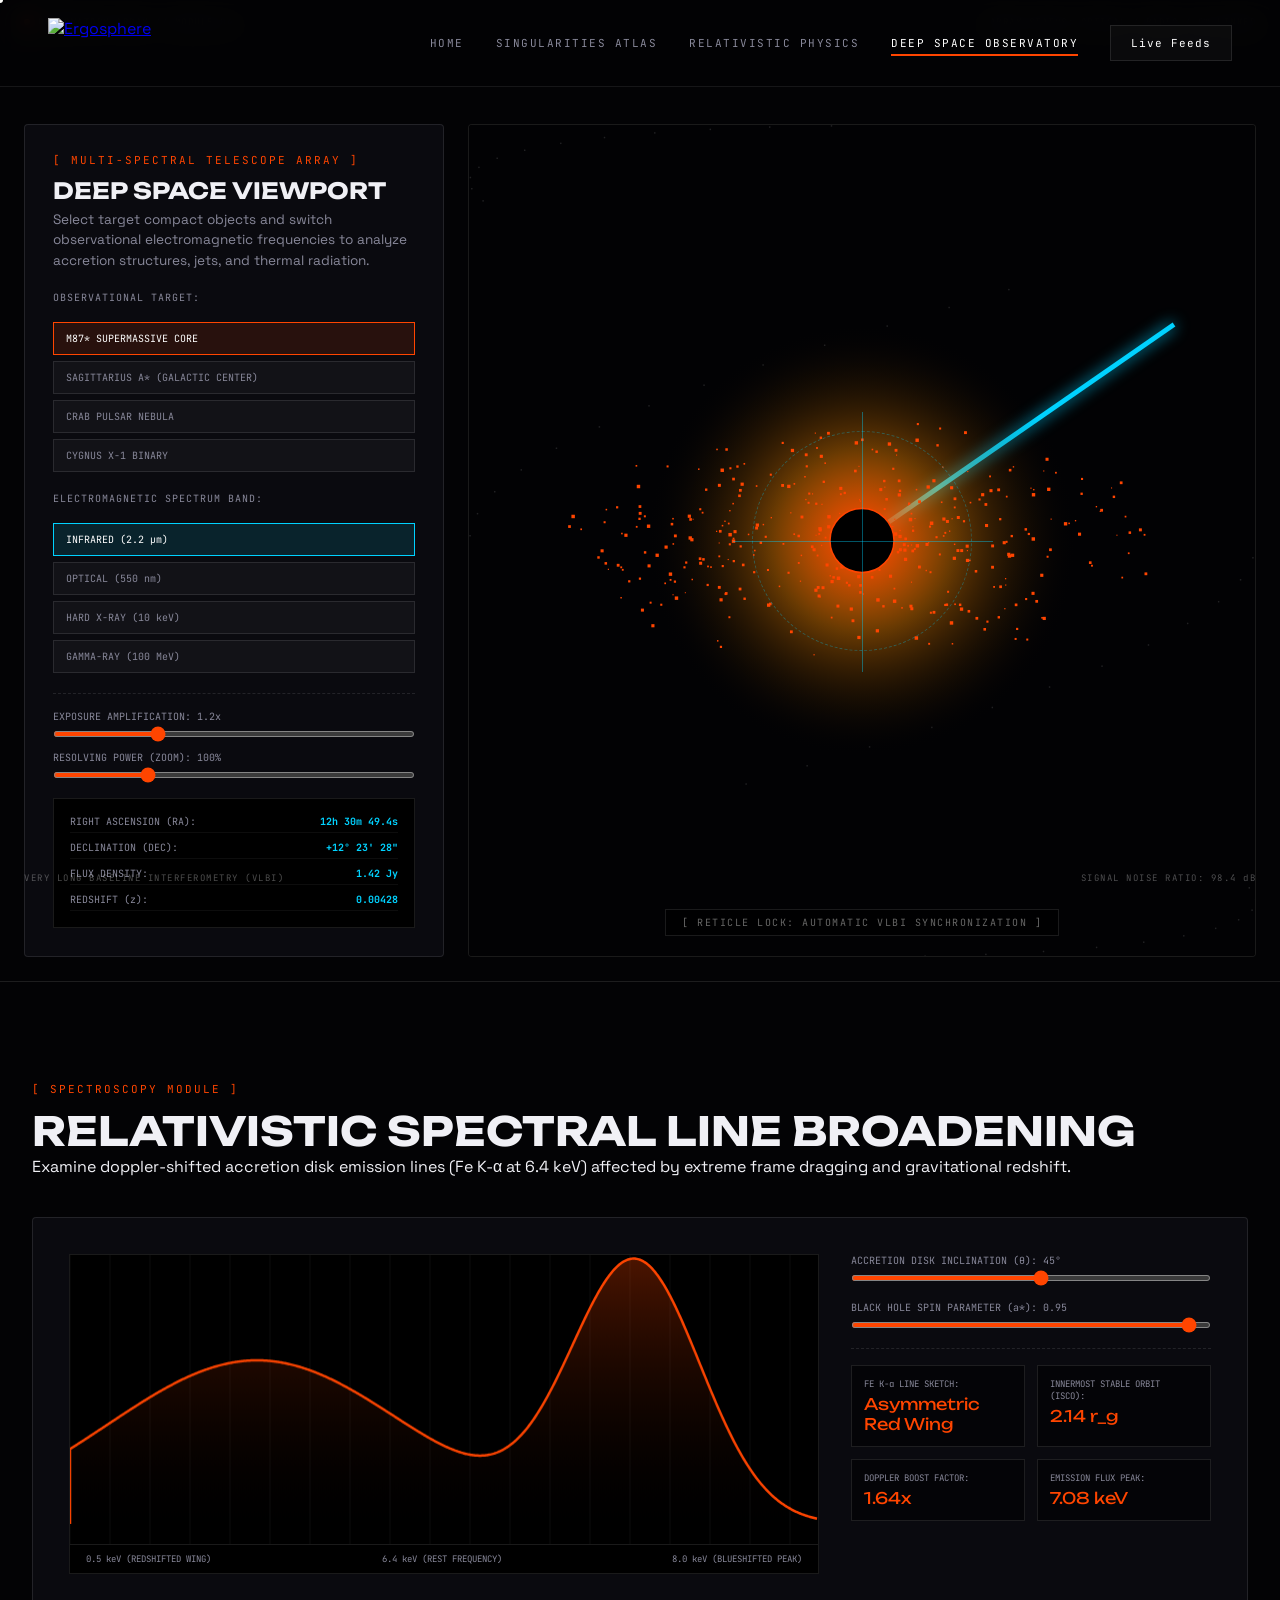
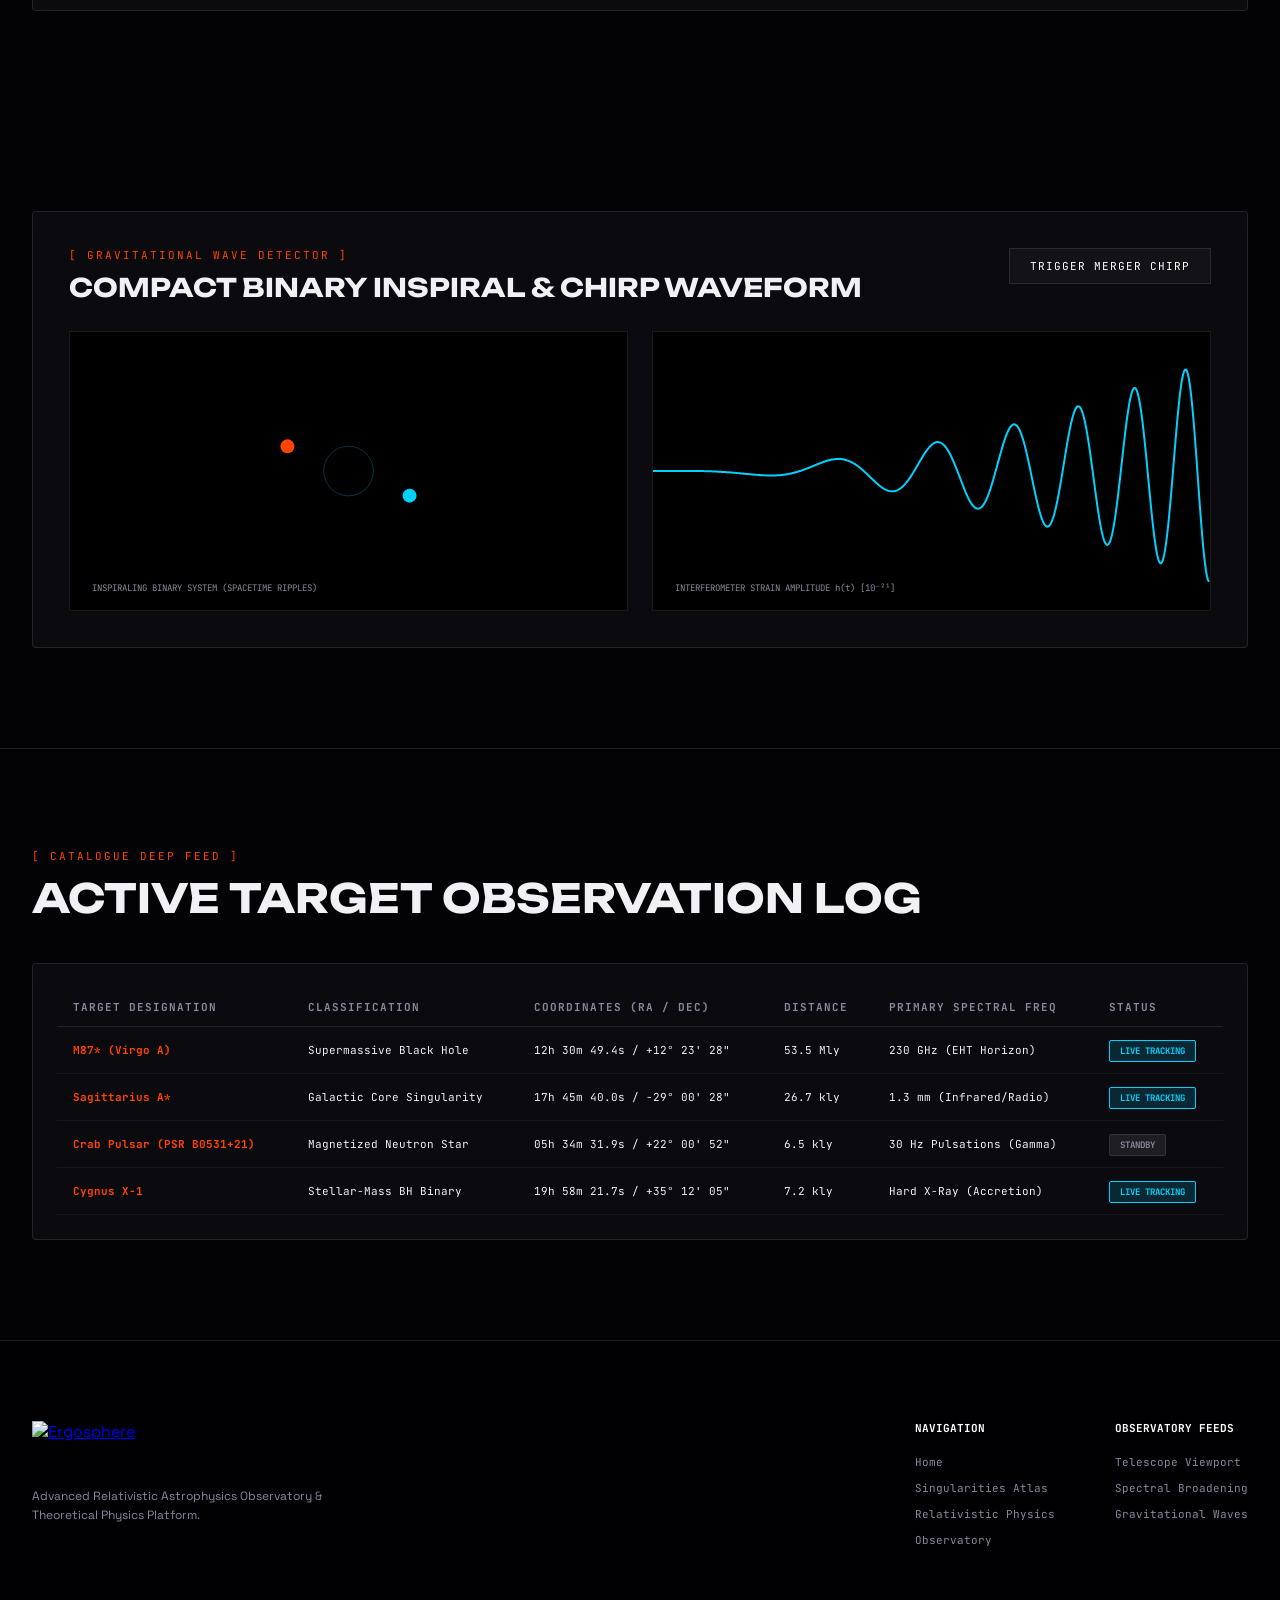
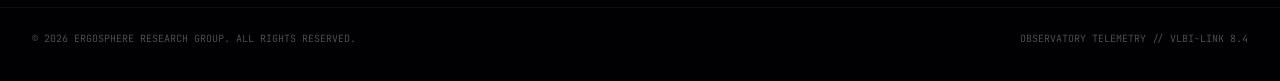
==== observatory.html @ 7d97d613 "Initial commit" ====
<!DOCTYPE html>
<html lang="en">
<head>
  <meta charset="UTF-8" />
  <meta name="viewport" content="width=device-width, initial-scale=1.0" />
  <title>DEEP SPACE OBSERVATORY — ERGOSPHERE</title>

  <!-- Fonts -->
  <link rel="preconnect" href="https://fonts.googleapis.com">
  <link rel="preconnect" href="https://fonts.gstatic.com" crossorigin>
  <link href="https://fonts.googleapis.com/css2?family=JetBrains+Mono:ital,wght@0,300;0,500;0,700;1,400&family=Space+Grotesk:wght@300;500;700&family=Unbounded:wght@400;700;900&display=swap" rel="stylesheet">

  <link rel="stylesheet" href="style.css" />
  <link rel="stylesheet" href="observatory.css" />
</head>
<body>

  <!-- Custom HUD Cursor -->
  <div class="custom-cursor"></div>
  <div class="custom-cursor-follower"></div>

  <!-- Technical HUD Frame -->
  <div class="hud-frame">
    <div class="hud-corner top-left"><span class="hud-pulse"></span> OBSERVATORY ARRAY // MODULE-04</div>
    <div class="hud-corner top-right">ARRAY STATUS: OPTICAL / RADIO / GW LINKED</div>
    <div class="hud-corner bottom-left">VERY LONG BASELINE INTERFEROMETRY (VLBI)</div>
    <div class="hud-corner bottom-right">SIGNAL NOISE RATIO: 98.4 dB</div>
  </div>

  <!-- Site Header -->
  <header class="site-header">
    <a href="index.html" class="logo-container hover-target">
      <img src="/Users/martinasacchetto/Desktop/ergosphere/LOGO/LOGO.png" alt="Ergosphere" class="logo-img">
    </a>

    <nav class="main-nav">
      <a href="index.html" class="nav-link hover-target">Home</a>
      <a href="singularities.html" class="nav-link hover-target">Singularities Atlas</a>
      <a href="physics.html" class="nav-link hover-target">Relativistic Physics</a>
      <a href="observatory.html" class="nav-link active hover-target">Deep Space Observatory</a>
      <a href="observatory.html" class="btn-hud hover-target">Live Feeds</a>
    </nav>
  </header>

  <main>

    <!-- HERO SECTION: Interactive Multi-Spectral Telescope Viewport -->
    <section class="obs-hero">
      <div class="obs-hero-container">
        
        <!-- Controls Side Panel -->
        <div class="obs-controls glass-panel">
          <div class="control-header">
            <span class="section-tag">[ MULTI-SPECTRAL TELESCOPE ARRAY ]</span>
            <h2>DEEP SPACE VIEWPORT</h2>
            <p>Select target compact objects and switch observational electromagnetic frequencies to analyze accretion structures, jets, and thermal radiation.</p>
          </div>

          <!-- Target Selection -->
          <div class="control-group">
            <span class="ctrl-label">OBSERVATIONAL TARGET:</span>
            <div class="target-selector-buttons">
              <button class="target-btn active hover-target" data-target="m87">M87* SUPERMASSIVE CORE</button>
              <button class="target-btn hover-target" data-target="sgra">SAGITTARIUS A* (GALACTIC CENTER)</button>
              <button class="target-btn hover-target" data-target="crab">CRAB PULSAR NEBULA</button>
              <button class="target-btn hover-target" data-target="cygnus">CYGNUS X-1 BINARY</button>
            </div>
          </div>

          <!-- Wavelength Spectrum Band Selector -->
          <div class="control-group">
            <span class="ctrl-label">ELECTROMAGNETIC SPECTRUM BAND:</span>
            <div class="spectrum-buttons">
              <button class="spec-btn active hover-target" data-band="infrared">INFRARED (2.2 &mu;m)</button>
              <button class="spec-btn hover-target" data-band="optical">OPTICAL (550 nm)</button>
              <button class="spec-btn hover-target" data-band="xray">HARD X-RAY (10 keV)</button>
              <button class="spec-btn hover-target" data-band="gamma">GAMMA-RAY (100 MeV)</button>
            </div>
          </div>

          <!-- Exposure & Zoom Sliders -->
          <div class="sliders-stack">
            <div class="ctrl-group">
              <label>EXPOSURE AMPLIFICATION: <span id="exp-val">1.2x</span></label>
              <input type="range" id="exp-slider" min="0.5" max="3.0" step="0.1" value="1.2" class="hover-target">
            </div>

            <div class="ctrl-group">
              <label>RESOLVING POWER (ZOOM): <span id="zoom-val">100%</span></label>
              <input type="range" id="zoom-slider" min="50" max="250" step="5" value="100" class="hover-target">
            </div>
          </div>

          <!-- Live Telemetry Readout -->
          <div class="obs-telemetry">
            <div class="t-row"><span class="lbl">RIGHT ASCENSION (RA):</span><span class="val" id="tele-ra">12h 30m 49.4s</span></div>
            <div class="t-row"><span class="lbl">DECLINATION (DEC):</span><span class="val" id="tele-dec">+12&deg; 23' 28"</span></div>
            <div class="t-row"><span class="lbl">FLUX DENSITY:</span><span class="val" id="tele-flux">1.42 Jy</span></div>
            <div class="t-row"><span class="lbl">REDSHIFT (z):</span><span class="val" id="tele-z">0.00428</span></div>
          </div>

        </div>

        <!-- Main Telescope Canvas Viewport -->
        <div class="obs-canvas-viewport">
          <canvas id="telescope-canvas"></canvas>
          <div class="viewport-hud-overlay">
            <div class="reticle"></div>
            <span class="hud-coords">[ RETICLE LOCK: AUTOMATIC VLBI SYNCHRONIZATION ]</span>
          </div>
        </div>

      </div>
    </section>

    <!-- SECTION 2: SPECTRAL LINE & RELATIVISTIC BROADENING ANALYZER -->
    <section class="spectrum-analyzer-section">
      <div class="container">
        <div class="section-header">
          <span class="section-tag">[ SPECTROSCOPY MODULE ]</span>
          <h2>RELATIVISTIC SPECTRAL LINE BROADENING</h2>
          <p>Examine doppler-shifted accretion disk emission lines (Fe K-&alpha; at 6.4 keV) affected by extreme frame dragging and gravitational redshift.</p>
        </div>

        <div class="analyzer-card glass-panel">
          <div class="analyzer-grid">
            
            <!-- Spectral Line Graph Canvas -->
            <div class="spectrum-graph-box">
              <canvas id="spectrum-canvas"></canvas>
              <div class="spectrum-labels">
                <span>0.5 keV (REDSHIFTED WING)</span>
                <span>6.4 keV (REST FREQUENCY)</span>
                <span>8.0 keV (BLUESHIFTED PEAK)</span>
              </div>
            </div>

            <!-- Controls & Parameters -->
            <div class="spectrum-controls">
              <div class="ctrl-group">
                <label>ACCRETION DISK INCLINATION (&theta;): <span id="inc-val">45&deg;</span></label>
                <input type="range" id="inc-slider" min="0" max="85" step="1" value="45" class="hover-target">
              </div>

              <div class="ctrl-group">
                <label>BLACK HOLE SPIN PARAMETER (a*): <span id="spin-val">0.95</span></label>
                <input type="range" id="spin-slider" min="0.0" max="0.99" step="0.01" value="0.95" class="hover-target">
              </div>

              <!-- Metrics -->
              <div class="spec-metrics-grid">
                <div class="s-metric">
                  <span class="s-lbl">FE K-&alpha; LINE SKETCH:</span>
                  <span class="s-val" id="spec-skew">Asymmetric Red Wing</span>
                </div>
                <div class="s-metric">
                  <span class="s-lbl">INNERMOST STABLE ORBIT (ISCO):</span>
                  <span class="s-val" id="spec-isco">1.94 r_g</span>
                </div>
                <div class="s-metric">
                  <span class="s-lbl">DOPPLER BOOST FACTOR:</span>
                  <span class="s-val" id="spec-doppler">1.84x</span>
                </div>
                <div class="s-metric">
                  <span class="s-lbl">EMISSION FLUX PEAK:</span>
                  <span class="s-val" id="spec-peak">7.12 keV</span>
                </div>
              </div>
            </div>

          </div>
        </div>

      </div>
    </section>

    <!-- SECTION 3: GRAVITATIONAL WAVE INTERFEROMETER (LIGO / LISA) -->
    <section class="gw-section">
      <div class="container">
        <div class="gw-card glass-panel">
          
          <div class="gw-header">
            <div>
              <span class="section-tag">[ GRAVITATIONAL WAVE DETECTOR ]</span>
              <h2>COMPACT BINARY INSPIRAL & CHIRP WAVEFORM</h2>
            </div>
            <button class="btn-hud hover-target" id="trigger-chirp-btn">TRIGGER MERGER CHIRP</button>
          </div>

          <div class="gw-layout">
            <!-- Orbital Inspiral Simulation Canvas -->
            <div class="gw-canvas-box">
              <canvas id="gw-orbit-canvas"></canvas>
              <span class="canvas-tag">INSPIRALING BINARY SYSTEM (SPACETIME RIPPLES)</span>
            </div>

            <!-- Strain Waveform h(t) Graph Canvas -->
            <div class="gw-canvas-box">
              <canvas id="gw-signal-canvas"></canvas>
              <span class="canvas-tag">INTERFEROMETER STRAIN AMPLITUDE h(t) [10⁻²¹]</span>
            </div>
          </div>

        </div>
      </div>
    </section>

    <!-- SECTION 4: OBSERVATION LOG CATALOG TABLE -->
    <section class="log-section">
      <div class="container">
        <div class="section-header">
          <span class="section-tag">[ CATALOGUE DEEP FEED ]</span>
          <h2>ACTIVE TARGET OBSERVATION LOG</h2>
        </div>

        <div class="table-wrapper glass-panel">
          <table class="obs-table">
            <thead>
              <tr>
                <th>TARGET DESIGNATION</th>
                <th>CLASSIFICATION</th>
                <th>COORDINATES (RA / DEC)</th>
                <th>DISTANCE</th>
                <th>PRIMARY SPECTRAL FREQ</th>
                <th>STATUS</th>
              </tr>
            </thead>
            <tbody>
              <tr>
                <td><strong class="highlight">M87* (Virgo A)</strong></td>
                <td>Supermassive Black Hole</td>
                <td>12h 30m 49.4s / +12° 23' 28"</td>
                <td>53.5 Mly</td>
                <td>230 GHz (EHT Horizon)</td>
                <td><span class="status-badge live">LIVE TRACKING</span></td>
              </tr>
              <tr>
                <td><strong class="highlight">Sagittarius A*</strong></td>
                <td>Galactic Core Singularity</td>
                <td>17h 45m 40.0s / -29° 00' 28"</td>
                <td>26.7 kly</td>
                <td>1.3 mm (Infrared/Radio)</td>
                <td><span class="status-badge live">LIVE TRACKING</span></td>
              </tr>
              <tr>
                <td><strong class="highlight">Crab Pulsar (PSR B0531+21)</strong></td>
                <td>Magnetized Neutron Star</td>
                <td>05h 34m 31.9s / +22° 00' 52"</td>
                <td>6.5 kly</td>
                <td>30 Hz Pulsations (Gamma)</td>
                <td><span class="status-badge standby">STANDBY</span></td>
              </tr>
              <tr>
                <td><strong class="highlight">Cygnus X-1</strong></td>
                <td>Stellar-Mass BH Binary</td>
                <td>19h 58m 21.7s / +35° 12' 05"</td>
                <td>7.2 kly</td>
                <td>Hard X-Ray (Accretion)</td>
                <td><span class="status-badge live">LIVE TRACKING</span></td>
              </tr>
            </tbody>
          </table>
        </div>

      </div>
    </section>

  </main>

  <!-- Site Footer -->
  <footer class="site-footer">
    <div class="container footer-content">
      <div class="footer-brand">
        <!-- LOGO REQUISITO ESATTO -->
        <a href="index.html" class="logo-container hover-target">
          <img src="/Users/martinasacchetto/Desktop/ergosphere/LOGO/LOGO.png" alt="Ergosphere" class="logo-img">
        </a>
        <p>Advanced Relativistic Astrophysics Observatory & Theoretical Physics Platform.</p>
      </div>

      <div class="footer-links">
        <div class="link-col">
          <h4>NAVIGATION</h4>
          <a href="index.html">Home</a>
          <a href="singularities.html">Singularities Atlas</a>
          <a href="physics.html">Relativistic Physics</a>
          <a href="observatory.html">Observatory</a>
        </div>
        <div class="link-col">
          <h4>OBSERVATORY FEEDS</h4>
          <a href="observatory.html">Telescope Viewport</a>
          <a href="observatory.html">Spectral Broadening</a>
          <a href="observatory.html">Gravitational Waves</a>
        </div>
      </div>
    </div>

    <div class="container footer-bottom">
      <p>© 2026 ERGOSPHERE RESEARCH GROUP. ALL RIGHTS RESERVED.</p>
      <p>OBSERVATORY TELEMETRY // VLBI-LINK 8.4</p>
    </div>
  </footer>

  <script src="app.js"></script>
  <script src="observatory.js"></script>
</body>
</html>
---- style.css ----
/* ==========================================================================
   CORE SYSTEM & SCI-FI DARK STYLING
   ========================================================================== */
:root {
  --bg: #030305;
  --panel-bg: rgba(18, 18, 26, 0.5);
  --panel-border: rgba(255, 255, 255, 0.1);
  --panel-border-glow: rgba(255, 69, 0, 0.4);
  --text-main: #f0f0f5;
  --text-muted: #88889a;
  --accent-orange: #ff4500;
  --accent-amber: #ff8c00;
  --accent-cyan: #00d2ff;
  --font-heading: 'Unbounded', sans-serif;
  --font-sub: 'Space Grotesk', sans-serif;
  --font-mono: 'JetBrains Mono', monospace;
}

* {
  box-sizing: border-box;
  margin: 0;
  padding: 0;
}

html {
  background-color: var(--bg);
  color: var(--text-main);
  font-family: var(--font-sub);
  overflow-x: hidden;
}

body {
  cursor: none;
}

/* Regola CSS esatta richiesta per il Logo */
.logo-img {
  display: block;
  height: 50px;
  width: auto;
  max-width: 300px;
}

/* Glassmorphism Panel */
.glass-panel {
  background: var(--panel-bg);
  border: 1px solid var(--panel-border);
  backdrop-filter: blur(16px);
  -webkit-backdrop-filter: blur(16px);
  border-radius: 4px;
}

/* Custom HUD Cursor */
.custom-cursor {
  position: fixed;
  top: 0;
  left: 0;
  width: 6px;
  height: 6px;
  background: #fff;
  border-radius: 50%;
  pointer-events: none;
  z-index: 99999;
  transform: translate(-50%, -50%);
  mix-blend-mode: difference;
}

.custom-cursor-follower {
  position: fixed;
  top: 0;
  left: 0;
  width: 36px;
  height: 36px;
  border: 1px solid rgba(255, 255, 255, 0.3);
  border-radius: 50%;
  pointer-events: none;
  z-index: 99998;
  transform: translate(-50%, -50%);
  transition: width 0.25s ease, height 0.25s ease, background 0.25s ease, border-color 0.25s ease;
  mix-blend-mode: difference;
}

.custom-cursor-follower.hovered {
  width: 60px;
  height: 60px;
  background: rgba(255, 255, 255, 0.1);
  border-color: var(--accent-orange);
}

/* Technical HUD Frame Overlay */
.hud-frame {
  position: fixed;
  inset: 0;
  pointer-events: none;
  z-index: 900;
}

.hud-corner {
  position: absolute;
  font-family: var(--font-mono);
  font-size: 9px;
  color: rgba(255, 255, 255, 0.3);
  letter-spacing: 1.5px;
  display: flex;
  align-items: center;
  gap: 8px;
}

.top-left { top: 16px; left: 24px; }
.top-right { top: 16px; right: 24px; }
.bottom-left { bottom: 16px; left: 24px; }
.bottom-right { bottom: 16px; right: 24px; }

.hud-pulse {
  width: 6px;
  height: 6px;
  background: var(--accent-orange);
  border-radius: 50%;
  box-shadow: 0 0 8px var(--accent-orange);
  animation: pulseDot 2s infinite;
}

@keyframes pulseDot {
  0%, 100% { opacity: 0.3; }
  50% { opacity: 1; }
}

/* Header & Direct Navigation Links */
.site-header {
  position: fixed;
  top: 0;
  width: 100%;
  padding: 18px 48px;
  display: flex;
  justify-content: space-between;
  align-items: center;
  z-index: 1000;
  background: rgba(3, 3, 5, 0.75);
  backdrop-filter: blur(12px);
  border-bottom: 1px solid rgba(255, 255, 255, 0.08);
}

.main-nav {
  display: flex;
  align-items: center;
  gap: 32px;
}

.nav-link {
  color: var(--text-muted);
  text-decoration: none;
  font-family: var(--font-mono);
  font-size: 11px;
  text-transform: uppercase;
  letter-spacing: 1.5px;
  transition: color 0.3s ease;
  position: relative;
}

.nav-link.active, .nav-link:hover {
  color: #fff;
}

.nav-link.active::after {
  content: '';
  position: absolute;
  bottom: -6px;
  left: 0;
  width: 100%;
  height: 2px;
  background: var(--accent-orange);
}

.btn-hud {
  padding: 10px 20px;
  border: 1px solid var(--panel-border);
  background: rgba(255, 255, 255, 0.03);
  color: #fff;
  text-decoration: none;
  font-family: var(--font-mono);
  font-size: 11px;
  letter-spacing: 1px;
  transition: all 0.3s ease;
}

.btn-hud:hover {
  border-color: var(--accent-orange);
  background: rgba(255, 69, 0, 0.1);
}

/* Container Utilities */
.container {
  max-width: 1280px;
  margin: 0 auto;
  padding: 0 32px;
}

.section-tag {
  font-family: var(--font-mono);
  font-size: 11px;
  color: var(--accent-orange);
  letter-spacing: 2px;
  display: block;
  margin-bottom: 10px;
}

.section-header {
  margin-bottom: 40px;
}

.section-header h2 {
  font-family: var(--font-heading);
  font-size: clamp(1.8rem, 3.5vw, 2.5rem);
}

/* HERO SECTION - Gravitational Well Canvas (Ref Img 1) */
.hero-section {
  position: relative;
  min-height: 100vh;
  display: flex;
  align-items: center;
  justify-content: center;
  overflow: hidden;
  padding-top: 80px;
}

.hero-grid-container {
  position: absolute;
  inset: 0;
  width: 100%;
  height: 100%;
  z-index: 1;
}

#spacetime-grid-canvas {
  width: 100%;
  height: 100%;
}

.hero-content {
  position: relative;
  z-index: 10;
  text-align: center;
  max-width: 850px;
  padding: 0 20px;
  pointer-events: none;
}

.hero-content a, .hero-content button {
  pointer-events: auto;
}

.hero-badge {
  display: inline-flex;
  align-items: center;
  gap: 10px;
  background: rgba(0, 0, 0, 0.6);
  border: 1px solid var(--panel-border);
  padding: 6px 16px;
  border-radius: 20px;
  font-family: var(--font-mono);
  font-size: 10px;
  letter-spacing: 2px;
  color: var(--accent-orange);
  margin-bottom: 28px;
}

.badge-dot {
  width: 6px;
  height: 6px;
  background: var(--accent-orange);
  border-radius: 50%;
}

.hero-title {
  font-family: var(--font-heading);
  font-size: clamp(2.8rem, 6.5vw, 5.8rem);
  font-weight: 900;
  line-height: 1.05;
  letter-spacing: -2px;
  margin-bottom: 24px;
}

.glow-text {
  background: linear-gradient(180deg, #ffffff 30%, #ff4500 100%);
  -webkit-background-clip: text;
  -webkit-text-fill-color: transparent;
  filter: drop-shadow(0 0 35px rgba(255, 69, 0, 0.5));
}

.hero-subtitle {
  font-size: 1.1rem;
  color: var(--text-muted);
  max-width: 620px;
  margin: 0 auto 36px auto;
  line-height: 1.7;
}

.hero-cta-group {
  display: flex;
  justify-content: center;
  gap: 20px;
}

.btn-primary {
  display: inline-flex;
  align-items: center;
  gap: 10px;
  padding: 16px 36px;
  background: #fff;
  color: #000;
  font-family: var(--font-mono);
  font-size: 11px;
  font-weight: 700;
  text-decoration: none;
  transition: all 0.3s ease;
}

.btn-primary:hover {
  background: var(--accent-orange);
  color: #fff;
  box-shadow: 0 0 30px rgba(255, 69, 0, 0.4);
}

.btn-secondary {
  display: inline-flex;
  align-items: center;
  padding: 16px 36px;
  background: transparent;
  color: #fff;
  border: 1px solid var(--panel-border);
  font-family: var(--font-mono);
  font-size: 11px;
  text-decoration: none;
  transition: all 0.3s ease;
}

.btn-secondary:hover {
  border-color: #fff;
  background: rgba(255, 255, 255, 0.05);
}

/* RADIO SECTION */
.radio-section {
  padding: 100px 0;
  position: relative;
  z-index: 10;
}

.radio-card {
  padding: 40px;
}

.radio-header {
  display: flex;
  justify-content: space-between;
  align-items: flex-start;
  margin-bottom: 32px;
}

.radio-title-block h2 {
  font-family: var(--font-heading);
  font-size: 1.8rem;
  margin-bottom: 8px;
}

.radio-title-block p {
  color: var(--text-muted);
  font-size: 0.95rem;
}

.radio-status-display {
  display: flex;
  align-items: center;
  gap: 10px;
  font-family: var(--font-mono);
  font-size: 11px;
  color: var(--text-muted);
  background: rgba(0, 0, 0, 0.4);
  padding: 8px 16px;
  border: 1px solid var(--panel-border);
}

.signal-indicator {
  width: 8px;
  height: 8px;
  border-radius: 50%;
  background: #555;
}

.signal-indicator.active {
  background: var(--accent-orange);
  box-shadow: 0 0 10px var(--accent-orange);
}

.radio-channels {
  margin-bottom: 28px;
}

.channel-label {
  font-family: var(--font-mono);
  font-size: 10px;
  color: var(--text-muted);
  display: block;
  margin-bottom: 12px;
}

.channel-buttons {
  display: flex;
  gap: 12px;
  flex-wrap: wrap;
}

.channel-btn {
  background: rgba(255, 255, 255, 0.03);
  border: 1px solid var(--panel-border);
  color: var(--text-muted);
  padding: 10px 18px;
  font-family: var(--font-mono);
  font-size: 11px;
  cursor: pointer;
  transition: all 0.3s ease;
}

.channel-btn.active, .channel-btn:hover {
  border-color: var(--accent-orange);
  color: #fff;
  background: rgba(255, 69, 0, 0.1);
}

.radio-controls-grid {
  display: grid;
  grid-template-columns: 1fr 1fr;
  gap: 32px;
  align-items: center;
}

.visualizer-box {
  height: 120px;
  background: #000;
  border: 1px solid var(--panel-border);
}

#radio-visualizer {
  width: 100%;
  height: 100%;
}

.tuner-box {
  display: flex;
  flex-direction: column;
  gap: 20px;
}

.tuner-info {
  display: flex;
  justify-content: space-between;
  font-family: var(--font-mono);
  font-size: 11px;
  color: var(--text-muted);
  margin-bottom: 10px;
}

.freq-value {
  color: var(--accent-orange);
  font-weight: 700;
}

input[type=range] {
  width: 100%;
  accent-color: var(--accent-orange);
  background: rgba(255, 255, 255, 0.1);
  height: 6px;
  border-radius: 3px;
  outline: none;
}

.btn-radio-toggle {
  width: 100%;
  padding: 14px;
  background: var(--accent-orange);
  color: #fff;
  border: none;
  font-family: var(--font-mono);
  font-size: 11px;
  font-weight: 700;
  cursor: pointer;
  transition: all 0.3s ease;
}

.btn-radio-toggle:hover {
  background: var(--accent-amber);
  box-shadow: 0 0 20px rgba(255, 140, 0, 0.4);
}

/* DASHBOARD SECTION (Ref Img 5) */
.dashboard-section {
  padding: 100px 0;
}

.dashboard-tabs {
  display: flex;
  gap: 12px;
  margin-bottom: -1px;
  position: relative;
  z-index: 2;
}

.dash-tab {
  padding: 14px 24px;
  background: rgba(18, 18, 26, 0.8);
  border: 1px solid var(--panel-border);
  border-bottom: none;
  color: var(--text-muted);
  font-family: var(--font-mono);
  font-size: 11px;
  cursor: pointer;
  transition: all 0.3s ease;
}

.dash-tab.active {
  color: #fff;
  background: var(--panel-bg);
  border-color: var(--accent-orange);
}

.dashboard-content {
  padding: 40px;
}

.tab-pane {
  display: none;
}

.tab-pane.active {
  display: block;
}

.dash-grid {
  display: grid;
  grid-template-columns: 1.2fr 1fr;
  gap: 48px;
  align-items: center;
}

.dash-info-col h3 {
  font-family: var(--font-heading);
  font-size: 1.4rem;
  margin-bottom: 16px;
}

.dash-info-col p {
  color: var(--text-muted);
  line-height: 1.7;
  font-size: 0.95rem;
  margin-bottom: 28px;
}

.stats-row {
  display: flex;
  gap: 24px;
  margin-bottom: 28px;
}

.stat-box {
  background: rgba(0, 0, 0, 0.4);
  border: 1px solid var(--panel-border);
  padding: 14px 20px;
}

.stat-num {
  display: block;
  font-family: var(--font-heading);
  font-size: 1.2rem;
  color: var(--accent-orange);
  margin-bottom: 4px;
}

.stat-lbl {
  font-family: var(--font-mono);
  font-size: 9px;
  color: var(--text-muted);
  letter-spacing: 1px;
}

.dash-link {
  font-family: var(--font-mono);
  font-size: 11px;
  color: #fff;
  text-decoration: none;
  letter-spacing: 1px;
  transition: color 0.3s ease;
}

.dash-link:hover {
  color: var(--accent-orange);
}

.dash-metric-card {
  background: #000;
  border: 1px solid var(--panel-border);
  padding: 28px;
  display: flex;
  flex-direction: column;
  gap: 16px;
}

.metric-line {
  font-family: var(--font-mono);
  font-size: 11px;
  display: flex;
  justify-content: space-between;
  border-bottom: 1px dashed rgba(255, 255, 255, 0.1);
  padding-bottom: 10px;
  color: var(--text-muted);
}

.metric-line code {
  color: var(--accent-cyan);
}

/* MODULES SECTION */
.modules-section {
  padding: 100px 0;
  border-top: 1px solid var(--panel-border);
}

.modules-grid {
  display: grid;
  grid-template-columns: repeat(auto-fit, minmax(320px, 1fr));
  gap: 24px;
}

.module-card {
  padding: 36px;
  text-decoration: none;
  color: inherit;
  display: flex;
  flex-direction: column;
  justify-content: space-between;
  transition: all 0.35s ease;
}

.module-card:hover {
  border-color: var(--accent-orange);
  transform: translateY(-6px);
  box-shadow: 0 10px 30px rgba(0, 0, 0, 0.5);
}

.card-num {
  font-family: var(--font-mono);
  font-size: 12px;
  color: var(--accent-orange);
  margin-bottom: 24px;
}

.module-card h3 {
  font-family: var(--font-heading);
  font-size: 1.25rem;
  margin-bottom: 12px;
}

.module-card p {
  color: var(--text-muted);
  font-size: 0.9rem;
  line-height: 1.6;
  margin-bottom: 28px;
}

.card-btn {
  font-family: var(--font-mono);
  font-size: 11px;
  color: #fff;
  letter-spacing: 1px;
}

/* FOOTER */
.site-footer {
  border-top: 1px solid var(--panel-border);
  padding: 80px 0 36px 0;
  background: #010103;
}

.footer-content {
  display: flex;
  justify-content: space-between;
  margin-bottom: 60px;
}

.footer-brand p {
  color: var(--text-muted);
  font-size: 12px;
  max-width: 300px;
  line-height: 1.6;
  margin-top: 16px;
}

.footer-links {
  display: flex;
  gap: 60px;
}

.link-col {
  display: flex;
  flex-direction: column;
  gap: 12px;
  font-family: var(--font-mono);
}

.link-col h4 {
  color: #fff;
  font-size: 11px;
  margin-bottom: 8px;
}

.link-col a {
  color: var(--text-muted);
  text-decoration: none;
  font-size: 11px;
  transition: color 0.3s ease;
}

.link-col a:hover { color: #fff; }

.footer-bottom {
  border-top: 1px solid rgba(255, 255, 255, 0.05);
  padding-top: 24px;
  display: flex;
  justify-content: space-between;
  font-family: var(--font-mono);
  font-size: 10px;
  color: rgba(255, 255, 255, 0.3);
}

@media (max-width: 900px) {
  .radio-controls-grid, .dash-grid { grid-template-columns: 1fr; }
  .site-header { padding: 16px 24px; }
  .main-nav { display: none; }
  .footer-content { flex-direction: column; gap: 40px; }
}


/* ==========================================================================
   SINGULARITIES ATLAS — DEDICATED SCI-FI STYLES
   ========================================================================== */

/* Hero Slingshot Section */
.slingshot-hero {
  padding-top: 100px;
  min-height: 100vh;
  position: relative;
}

.slingshot-container {
  display: grid;
  grid-template-columns: 420px 1fr;
  gap: 24px;
  padding: 24px;
  max-width: 1600px;
  margin: 0 auto;
}

.slingshot-controls {
  padding: 28px;
  display: flex;
  flex-direction: column;
  gap: 20px;
  z-index: 10;
}

.control-header h2 {
  font-family: var(--font-heading);
  font-size: 1.4rem;
  margin-bottom: 6px;
}

.control-header p {
  color: var(--text-muted);
  font-size: 0.85rem;
  line-height: 1.5;
}

.ctrl-label {
  font-family: var(--font-mono);
  font-size: 10px;
  color: var(--text-muted);
  display: block;
  margin-bottom: 10px;
}

.preset-buttons {
  display: flex;
  flex-direction: column;
  gap: 8px;
}

.preset-btn {
  background: rgba(255, 255, 255, 0.03);
  border: 1px solid var(--panel-border);
  color: var(--text-muted);
  padding: 10px 14px;
  font-family: var(--font-mono);
  font-size: 10px;
  text-align: left;
  cursor: pointer;
  transition: all 0.25s ease;
}

.preset-btn.active, .preset-btn:hover {
  border-color: var(--accent-orange);
  color: #fff;
  background: rgba(255, 69, 0, 0.12);
}

.controls-grid {
  display: flex;
  flex-direction: column;
  gap: 16px;
  border-top: 1px dashed var(--panel-border);
  padding-top: 16px;
}

.ctrl-group {
  display: flex;
  flex-direction: column;
  gap: 8px;
}

.ctrl-group label {
  font-family: var(--font-mono);
  font-size: 10px;
  color: var(--text-muted);
}

.ctrl-group select {
  background: #000;
  border: 1px solid var(--panel-border);
  color: #fff;
  padding: 8px;
  font-family: var(--font-mono);
  font-size: 11px;
  outline: none;
}

.slingshot-telemetry {
  background: #000;
  border: 1px solid var(--panel-border);
  padding: 16px;
  display: flex;
  flex-direction: column;
  gap: 10px;
}

.telemetry-box {
  display: flex;
  justify-content: space-between;
  font-family: var(--font-mono);
  font-size: 10px;
  border-bottom: 1px solid rgba(255, 255, 255, 0.05);
  padding-bottom: 6px;
}

.telemetry-box .lbl { color: var(--text-muted); }
.telemetry-box .val { color: var(--accent-cyan); font-weight: 700; }

.status-glow {
  color: var(--accent-orange) !important;
}

.action-buttons {
  display: flex;
  gap: 12px;
}

.action-buttons button {
  flex: 1;
}

.slingshot-canvas-box {
  position: relative;
  background: #000;
  border: 1px solid var(--panel-border);
  border-radius: 4px;
  overflow: hidden;
  min-height: 650px;
}

#slingshot-canvas {
  width: 100%;
  height: 100%;
  display: block;
}

.canvas-instruction {
  position: absolute;
  bottom: 16px;
  left: 50%;
  transform: translateX(-50%);
  font-family: var(--font-mono);
  font-size: 10px;
  color: rgba(255, 255, 255, 0.4);
  letter-spacing: 1.5px;
  background: rgba(0, 0, 0, 0.7);
  padding: 6px 16px;
  border: 1px solid var(--panel-border);
  pointer-events: none;
}

/* Anatomy Section */
.anatomy-section {
  padding: 100px 0;
  border-top: 1px solid var(--panel-border);
}

.anatomy-layout {
  display: grid;
  grid-template-columns: 1fr 1fr;
  gap: 32px;
  align-items: center;
}

.anatomy-visual {
  height: 420px;
  position: relative;
  background: radial-gradient(circle at center, rgba(255,69,0,0.15) 0%, transparent 70%);
  display: flex;
  justify-content: center;
  align-items: center;
}

.anatomy-node {
  position: absolute;
  display: flex;
  align-items: center;
  gap: 10px;
  cursor: pointer;
  padding: 6px 12px;
  background: rgba(0,0,0,0.8);
  border: 1px solid var(--panel-border);
  transition: all 0.3s ease;
}

.anatomy-node:hover, .anatomy-node.active {
  border-color: var(--accent-orange);
  box-shadow: 0 0 15px rgba(255, 69, 0, 0.4);
}

.node-dot {
  width: 8px;
  height: 8px;
  border-radius: 50%;
  background: var(--accent-orange);
}

.node-label {
  font-family: var(--font-mono);
  font-size: 10px;
  color: #fff;
}

.node-singularity { top: 50%; left: 50%; transform: translate(-50%, -50%); }
.node-inner-horizon { top: 38%; left: 45%; }
.node-outer-horizon { top: 28%; left: 35%; }
.node-ergosphere { top: 18%; left: 25%; }
.node-photon-ring { top: 70%; right: 20%; }

.anatomy-info {
  padding: 40px;
}

.anatomy-code {
  font-family: var(--font-mono);
  font-size: 10px;
  color: var(--accent-orange);
  letter-spacing: 2px;
  display: block;
  margin-bottom: 12px;
}

.anatomy-info h3 {
  font-family: var(--font-heading);
  font-size: 1.8rem;
  margin-bottom: 16px;
}

.anatomy-info p {
  color: var(--text-muted);
  line-height: 1.7;
  font-size: 0.95rem;
  margin-bottom: 32px;
}

.layer-metrics {
  display: flex;
  flex-direction: column;
  gap: 12px;
  border-top: 1px dashed var(--panel-border);
  padding-top: 20px;
}

.metric-item {
  display: flex;
  justify-content: space-between;
  font-family: var(--font-mono);
  font-size: 11px;
}

.metric-item .m-lbl { color: var(--text-muted); }
.metric-item .m-val { color: var(--accent-cyan); }

/* Hawking Lab Section */
.hawking-section {
  padding: 100px 0;
}

.hawking-card {
  padding: 40px;
}

.hawking-header {
  display: flex;
  justify-content: space-between;
  align-items: flex-start;
  margin-bottom: 36px;
}

.hawking-header h2 {
  font-family: var(--font-heading);
  font-size: 1.8rem;
}

.equation-tag code {
  font-family: var(--font-mono);
  font-size: 12px;
  color: var(--accent-orange);
  background: rgba(0, 0, 0, 0.5);
  padding: 8px 16px;
  border: 1px solid var(--panel-border);
}

.hawking-grid {
  display: grid;
  grid-template-columns: 1fr 1fr;
  gap: 40px;
  align-items: center;
}

.quantum-canvas-box {
  height: 320px;
  background: #000;
  border: 1px solid var(--panel-border);
  position: relative;
}

#quantum-canvas {
  width: 100%;
  height: 100%;
}

.canvas-tag {
  position: absolute;
  bottom: 12px;
  left: 12px;
  font-family: var(--font-mono);
  font-size: 9px;
  color: var(--text-muted);
  background: rgba(0, 0, 0, 0.6);
  padding: 4px 10px;
}

.mass-slider-block {
  margin-bottom: 28px;
}

.slider-header {
  display: flex;
  justify-content: space-between;
  font-family: var(--font-mono);
  font-size: 11px;
  color: var(--text-muted);
  margin-bottom: 12px;
}

.highlight { color: var(--accent-orange); font-weight: 700; }

.hawking-metrics-grid {
  display: grid;
  grid-template-columns: 1fr 1fr;
  gap: 16px;
}

.h-metric {
  background: rgba(0, 0, 0, 0.4);
  border: 1px solid var(--panel-border);
  padding: 16px;
  display: flex;
  flex-direction: column;
  gap: 6px;
}

.h-lbl { font-family: var(--font-mono); font-size: 9px; color: var(--text-muted); }
.h-val { font-family: var(--font-heading); font-size: 1.1rem; color: #fff; }
.h-sub { font-family: var(--font-mono); font-size: 9px; color: var(--accent-cyan); }

/* Catalog Section */
.catalog-section {
  padding: 100px 0;
  border-top: 1px solid var(--panel-border);
}

.catalog-filters {
  display: flex;
  gap: 12px;
  margin-bottom: 36px;
  flex-wrap: wrap;
}

.cat-filter {
  background: rgba(255, 255, 255, 0.03);
  border: 1px solid var(--panel-border);
  color: var(--text-muted);
  padding: 10px 20px;
  font-family: var(--font-mono);
  font-size: 11px;
  cursor: pointer;
  transition: all 0.3s ease;
}

.cat-filter.active, .cat-filter:hover {
  border-color: var(--accent-orange);
  color: #fff;
  background: rgba(255, 69, 0, 0.1);
}

.catalog-grid {
  display: grid;
  grid-template-columns: repeat(auto-fit, minmax(360px, 1fr));
  gap: 24px;
}

.cat-card {
  padding: 32px;
  position: relative;
  display: flex;
  flex-direction: column;
  justify-content: space-between;
  transition: transform 0.3s ease, border-color 0.3s ease;
}

.cat-card:hover {
  border-color: var(--accent-orange);
  transform: translateY(-4px);
}

.card-badge {
  position: absolute;
  top: 20px;
  right: 20px;
  font-family: var(--font-mono);
  font-size: 9px;
  color: var(--accent-orange);
  background: rgba(255, 69, 0, 0.1);
  padding: 4px 10px;
  border: 1px solid rgba(255, 69, 0, 0.3);
}

.card-header h3 {
  font-family: var(--font-heading);
  font-size: 1.5rem;
  margin-bottom: 4px;
}

.constellation {
  font-family: var(--font-mono);
  font-size: 10px;
  color: var(--text-muted);
  display: block;
  margin-bottom: 16px;
}

.card-desc {
  color: var(--text-muted);
  font-size: 0.9rem;
  line-height: 1.6;
  margin-bottom: 24px;
}

.card-specs {
  display: flex;
  flex-direction: column;
  gap: 8px;
  border-top: 1px dashed var(--panel-border);
  padding-top: 16px;
}

.spec {
  display: flex;
  justify-content: space-between;
  font-family: var(--font-mono);
  font-size: 11px;
}

.spec .s-lbl { color: var(--text-muted); }
.spec .s-val { color: var(--accent-cyan); }

@media (max-width: 1100px) {
  .slingshot-container, .anatomy-layout, .hawking-grid { grid-template-columns: 1fr; }
  .slingshot-canvas-box { min-height: 450px; }
}
---- observatory.css ----
/* ==========================================================================
   DEEP SPACE OBSERVATORY — DEDICATED STYLES
   ========================================================================== */

/* Hero Section */
.obs-hero {
  padding-top: 100px;
  min-height: 100vh;
  position: relative;
}

.obs-hero-container {
  display: grid;
  grid-template-columns: 420px 1fr;
  gap: 24px;
  padding: 24px;
  max-width: 1600px;
  margin: 0 auto;
}

.obs-controls {
  padding: 28px;
  display: flex;
  flex-direction: column;
  gap: 20px;
  z-index: 10;
}

.control-group {
  display: flex;
  flex-direction: column;
  gap: 8px;
}

.ctrl-label {
  font-family: var(--font-mono);
  font-size: 10px;
  color: var(--text-muted);
  letter-spacing: 1px;
}

.target-selector-buttons, .spectrum-buttons {
  display: flex;
  flex-direction: column;
  gap: 6px;
}

.target-btn, .spec-btn {
  background: rgba(255, 255, 255, 0.03);
  border: 1px solid var(--panel-border);
  color: var(--text-muted);
  padding: 9px 12px;
  font-family: var(--font-mono);
  font-size: 10px;
  text-align: left;
  cursor: pointer;
  transition: all 0.25s ease;
}

.target-btn.active, .target-btn:hover {
  border-color: var(--accent-orange);
  color: #fff;
  background: rgba(255, 69, 0, 0.12);
}

.spec-btn.active, .spec-btn:hover {
  border-color: var(--accent-cyan);
  color: #fff;
  background: rgba(0, 210, 255, 0.12);
}

.sliders-stack {
  display: flex;
  flex-direction: column;
  gap: 14px;
  border-top: 1px dashed var(--panel-border);
  padding-top: 16px;
}

.obs-telemetry {
  background: #000;
  border: 1px solid var(--panel-border);
  padding: 16px;
  display: flex;
  flex-direction: column;
  gap: 8px;
}

.t-row {
  display: flex;
  justify-content: space-between;
  font-family: var(--font-mono);
  font-size: 10px;
  border-bottom: 1px solid rgba(255, 255, 255, 0.05);
  padding-bottom: 4px;
}

.t-row .lbl { color: var(--text-muted); }
.t-row .val { color: var(--accent-cyan); font-weight: 700; }

.obs-canvas-viewport {
  position: relative;
  background: #000;
  border: 1px solid var(--panel-border);
  border-radius: 4px;
  overflow: hidden;
  min-height: 650px;
}

#telescope-canvas {
  width: 100%;
  height: 100%;
  display: block;
}

.viewport-hud-overlay {
  position: absolute;
  top: 0;
  left: 0;
  width: 100%;
  height: 100%;
  pointer-events: none;
  display: flex;
  align-items: center;
  justify-content: center;
}

.reticle {
  width: 220px;
  height: 220px;
  border: 1px dashed rgba(0, 210, 255, 0.3);
  border-radius: 50%;
  position: relative;
}

.reticle::before, .reticle::after {
  content: '';
  position: absolute;
  background: rgba(0, 210, 255, 0.4);
}

.reticle::before { top: 50%; left: -20px; width: 260px; height: 1px; }
.reticle::after { left: 50%; top: -20px; height: 260px; width: 1px; }

.hud-coords {
  position: absolute;
  bottom: 20px;
  font-family: var(--font-mono);
  font-size: 10px;
  color: rgba(255, 255, 255, 0.4);
  letter-spacing: 1.5px;
  background: rgba(0, 0, 0, 0.8);
  padding: 6px 16px;
  border: 1px solid var(--panel-border);
}

/* Spectroscopy Analyzer Section */
.spectrum-analyzer-section {
  padding: 100px 0;
  border-top: 1px solid var(--panel-border);
}

.analyzer-card {
  padding: 36px;
}

.analyzer-grid {
  display: grid;
  grid-template-columns: 1fr 360px;
  gap: 32px;
}

.spectrum-graph-box {
  background: #000;
  border: 1px solid var(--panel-border);
  height: 320px;
  position: relative;
  display: flex;
  flex-direction: column;
}

#spectrum-canvas {
  width: 100%;
  height: 100%;
}

.spectrum-labels {
  display: flex;
  justify-content: space-between;
  padding: 8px 16px;
  font-family: var(--font-mono);
  font-size: 9px;
  color: var(--text-muted);
  border-top: 1px solid var(--panel-border);
  background: rgba(0,0,0,0.8);
}

.spectrum-controls {
  display: flex;
  flex-direction: column;
  gap: 20px;
}

.spec-metrics-grid {
  display: grid;
  grid-template-columns: 1fr 1fr;
  gap: 12px;
  border-top: 1px dashed var(--panel-border);
  padding-top: 16px;
}

.s-metric {
  background: rgba(0, 0, 0, 0.5);
  border: 1px solid var(--panel-border);
  padding: 12px;
  display: flex;
  flex-direction: column;
  gap: 4px;
}

.s-lbl { font-family: var(--font-mono); font-size: 9px; color: var(--text-muted); }
.s-val { font-family: var(--font-heading); font-size: 1rem; color: var(--accent-orange); }

/* Gravitational Wave Section */
.gw-section {
  padding: 100px 0;
}

.gw-card {
  padding: 36px;
}

.gw-header {
  display: flex;
  justify-content: space-between;
  align-items: flex-start;
  margin-bottom: 28px;
}

.gw-header h2 {
  font-family: var(--font-heading);
  font-size: 1.6rem;
}

.gw-layout {
  display: grid;
  grid-template-columns: 1fr 1fr;
  gap: 24px;
}

.gw-canvas-box {
  height: 280px;
  background: #000;
  border: 1px solid var(--panel-border);
  position: relative;
}

.gw-canvas-box canvas {
  width: 100%;
  height: 100%;
}

/* Observation Log Section */
.log-section {
  padding: 100px 0;
  border-top: 1px solid var(--panel-border);
}

.table-wrapper {
  padding: 24px;
  overflow-x: auto;
}

.obs-table {
  width: 100%;
  border-collapse: collapse;
  text-align: left;
  font-family: var(--font-mono);
  font-size: 11px;
}

.obs-table th {
  color: var(--text-muted);
  border-bottom: 1px solid var(--panel-border);
  padding: 12px 16px;
  letter-spacing: 1px;
}

.obs-table td {
  padding: 16px;
  border-bottom: 1px solid rgba(255, 255, 255, 0.05);
}

.status-badge {
  padding: 4px 10px;
  border-radius: 2px;
  font-size: 9px;
  font-weight: 700;
}

.status-badge.live {
  background: rgba(0, 210, 255, 0.15);
  color: var(--accent-cyan);
  border: 1px solid var(--accent-cyan);
}

.status-badge.standby {
  background: rgba(255, 255, 255, 0.08);
  color: var(--text-muted);
  border: 1px solid var(--panel-border);
}

@media (max-width: 1100px) {
  .obs-hero-container, .analyzer-grid, .gw-layout { grid-template-columns: 1fr; }
  .obs-canvas-viewport { min-height: 450px; }
}
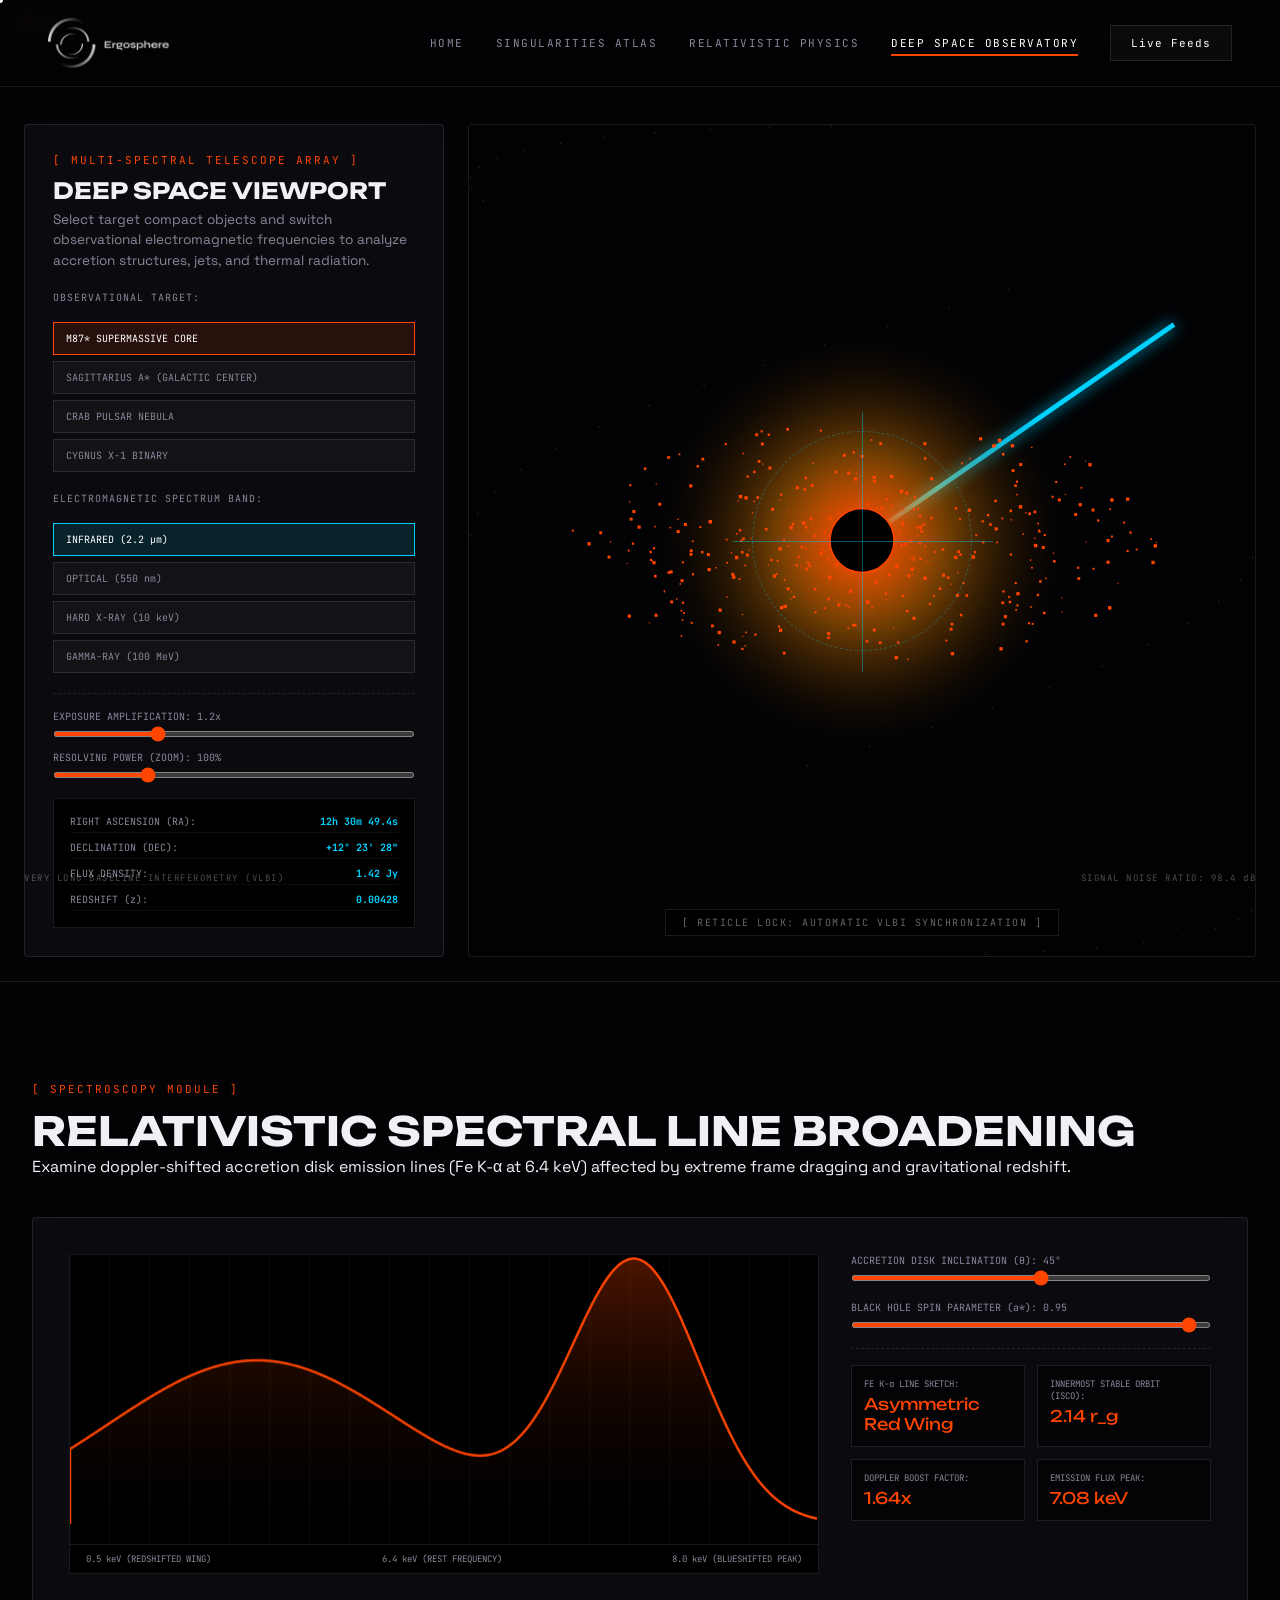
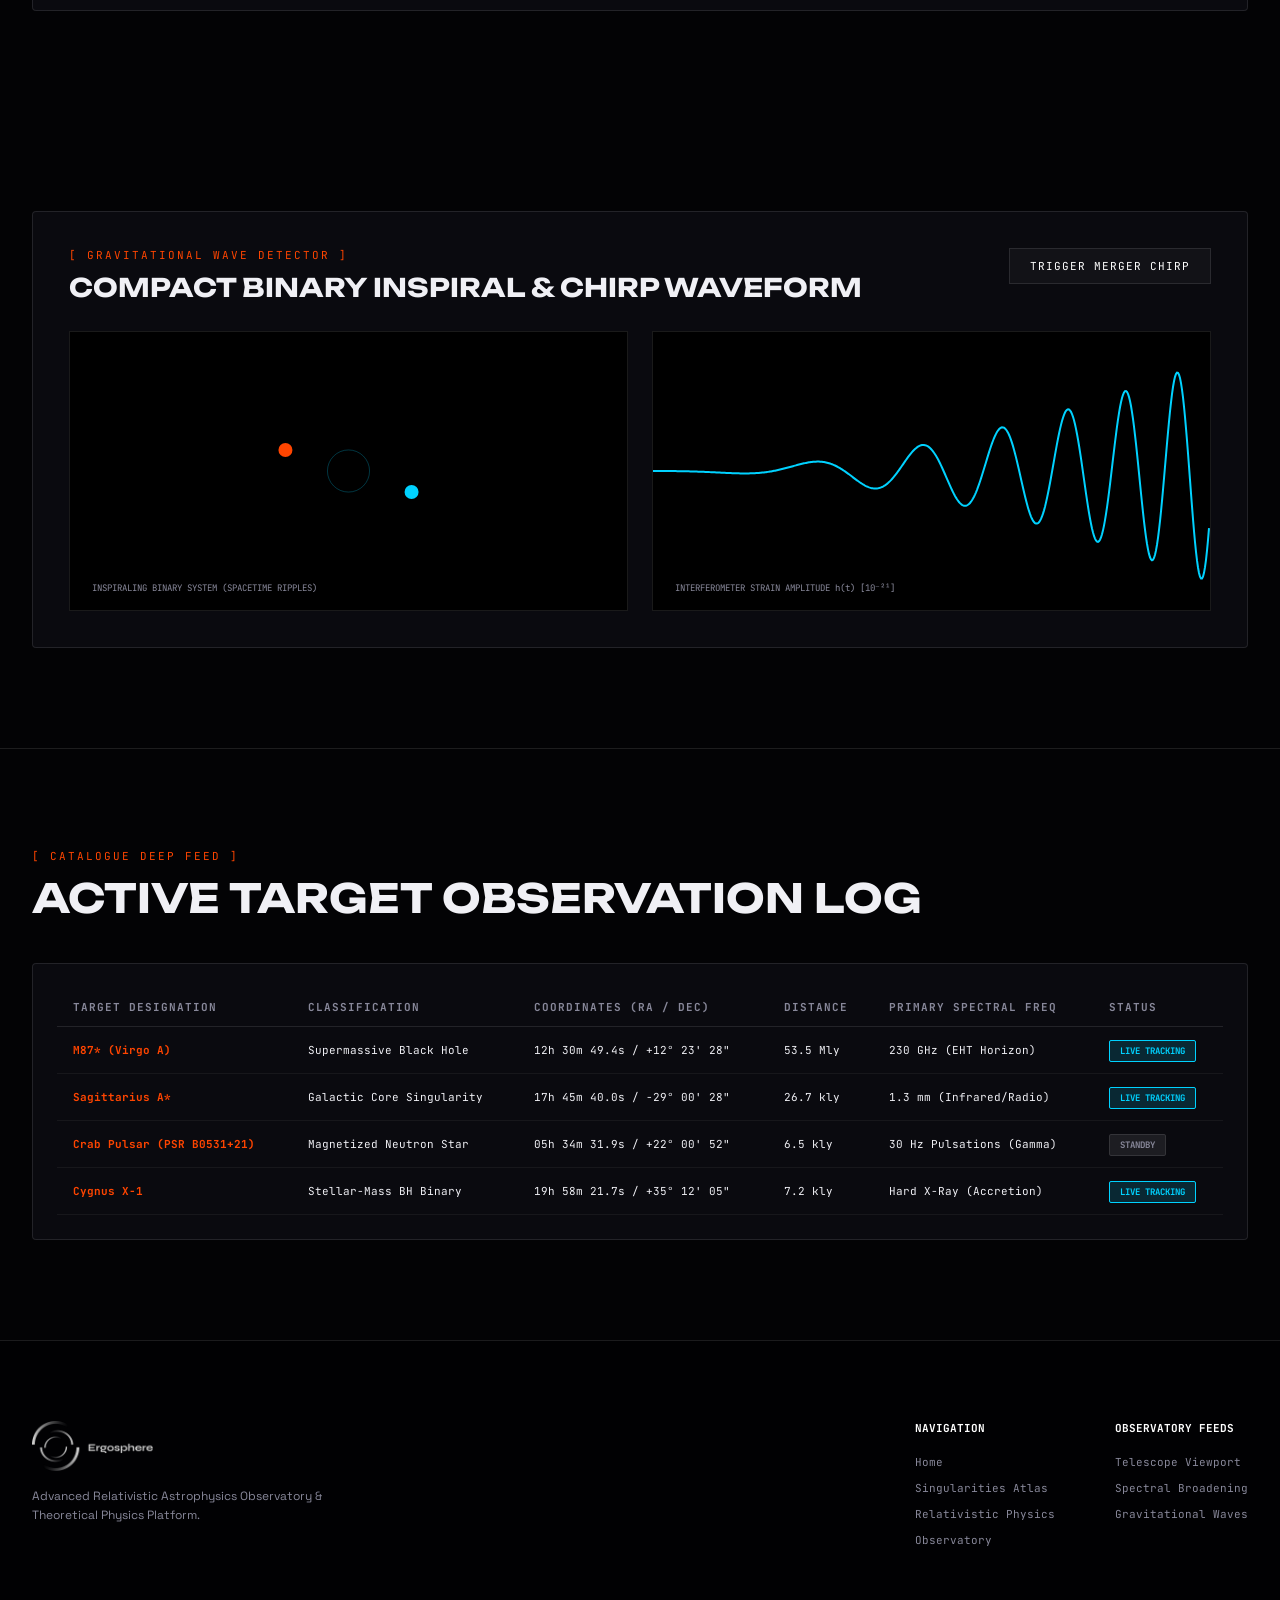
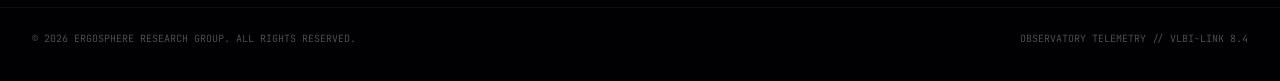
==== commit 2f670a57: "Update logo image paths in observatory.html" ====
--- a/observatory.html
+++ b/observatory.html
@@ -30,7 +30,7 @@
   <!-- Site Header -->
   <header class="site-header">
     <a href="index.html" class="logo-container hover-target">
-      <img src="/Users/martinasacchetto/Desktop/ergosphere/LOGO/LOGO.png" alt="Ergosphere" class="logo-img">
+      <img src="LOGO/LOGO.png" alt="Ergosphere" class="logo-img">
     </a>
 
     <nav class="main-nav">
@@ -273,7 +273,7 @@
       <div class="footer-brand">
         <!-- LOGO REQUISITO ESATTO -->
         <a href="index.html" class="logo-container hover-target">
-          <img src="/Users/martinasacchetto/Desktop/ergosphere/LOGO/LOGO.png" alt="Ergosphere" class="logo-img">
+          <img src="LOGO/LOGO.png" alt="Ergosphere" class="logo-img">
         </a>
         <p>Advanced Relativistic Astrophysics Observatory & Theoretical Physics Platform.</p>
       </div>
@@ -304,4 +304,4 @@
   <script src="app.js"></script>
   <script src="observatory.js"></script>
 </body>
-</html>+</html>
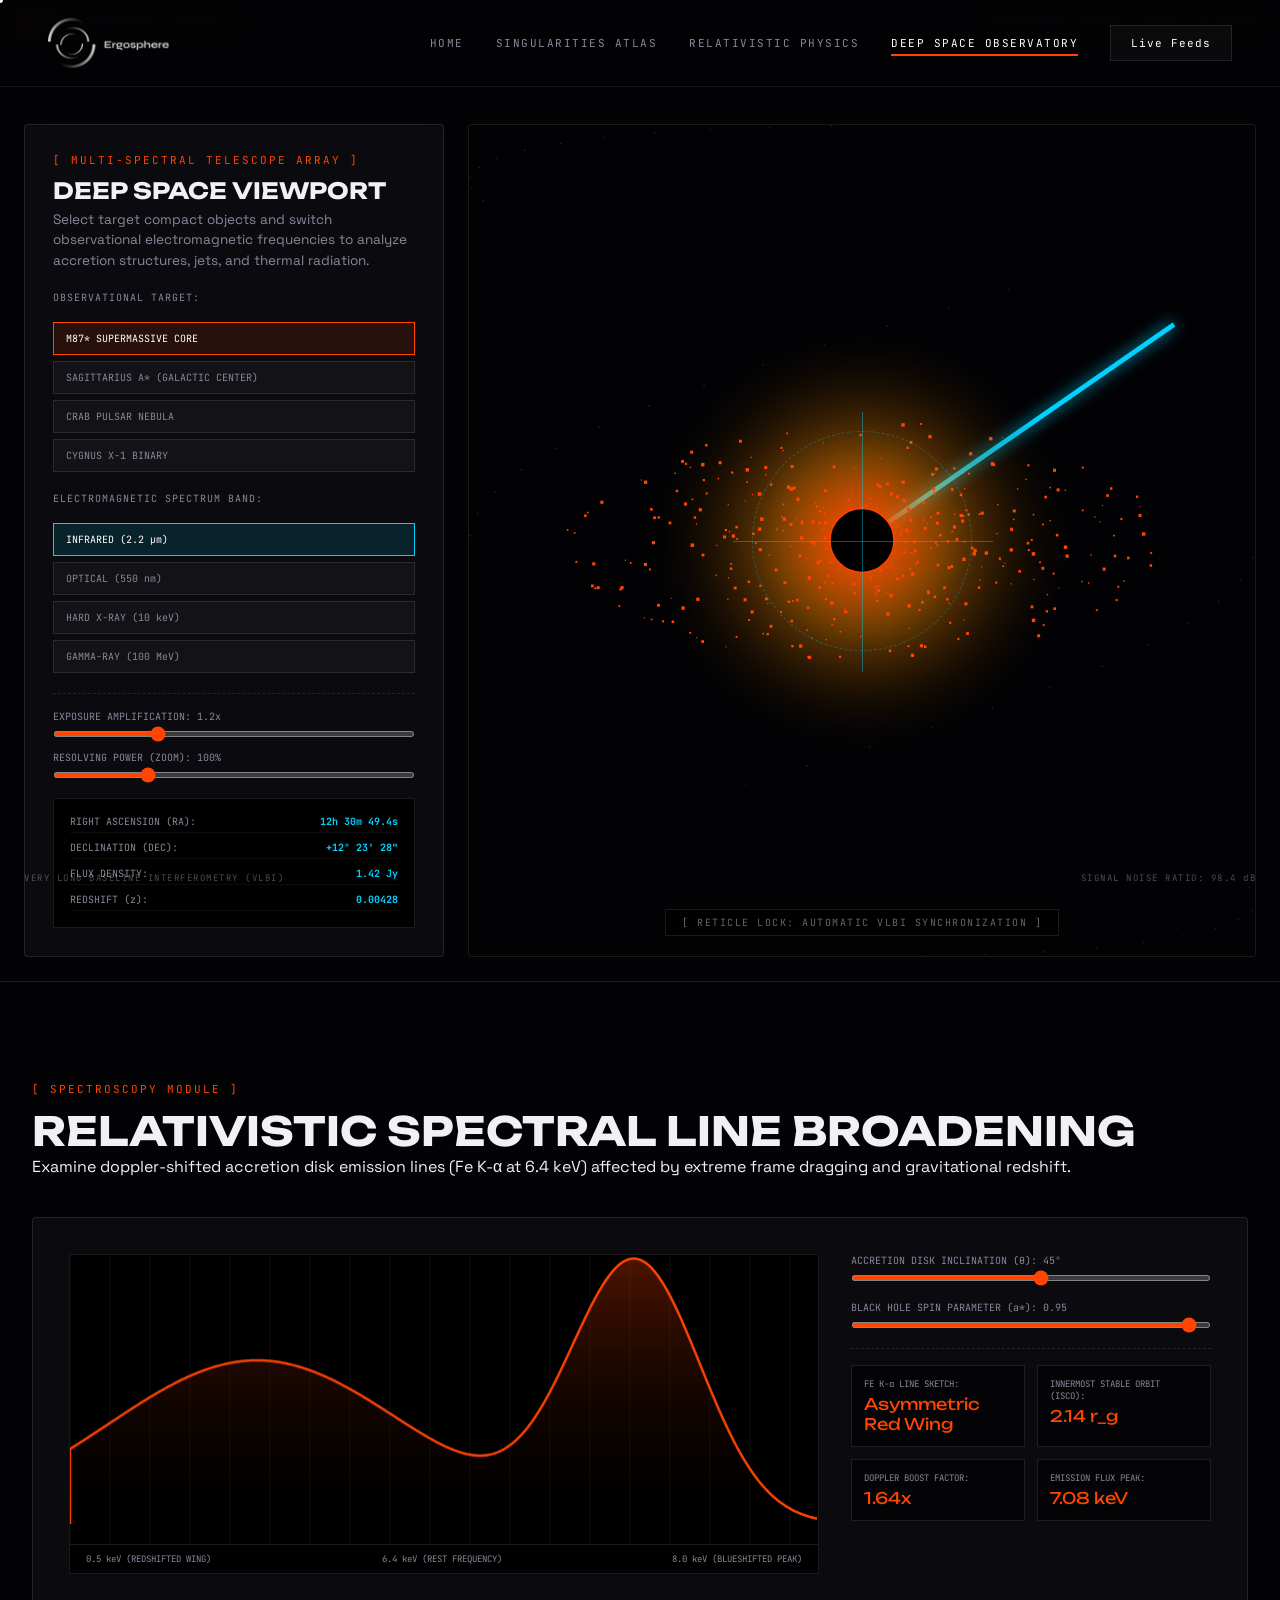
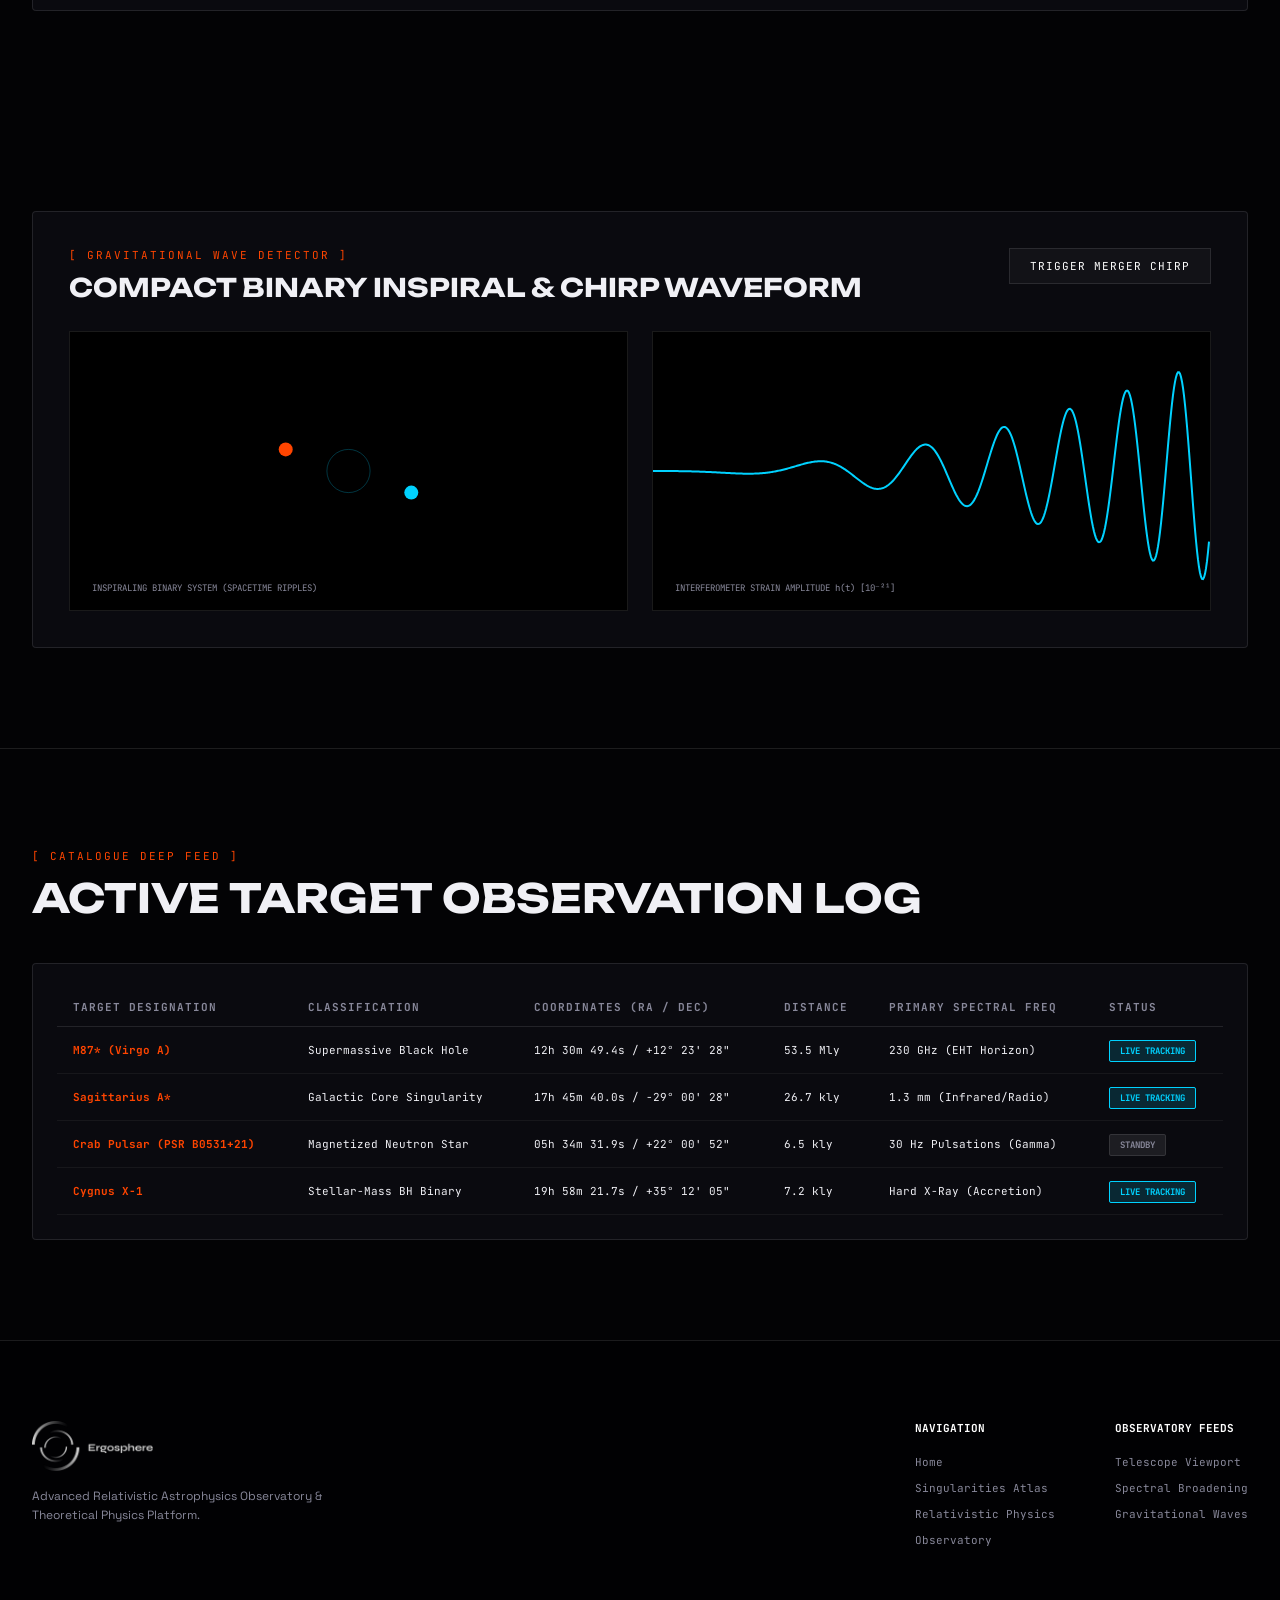
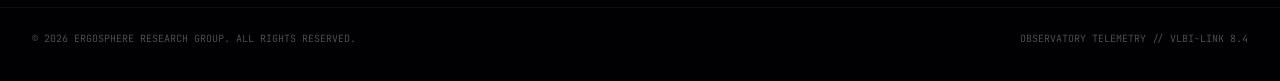
==== commit 59cdf804: "Add comment with ASCII art in observatory.html" ====
--- a/observatory.html
+++ b/observatory.html
@@ -304,4 +304,9 @@
   <script src="app.js"></script>
   <script src="observatory.js"></script>
 </body>
+  <!--
+   *    /\_/\      +
+       ( o.o )   <3  ghostly.grl
+   +    > ^ <          *
+-->
 </html>
